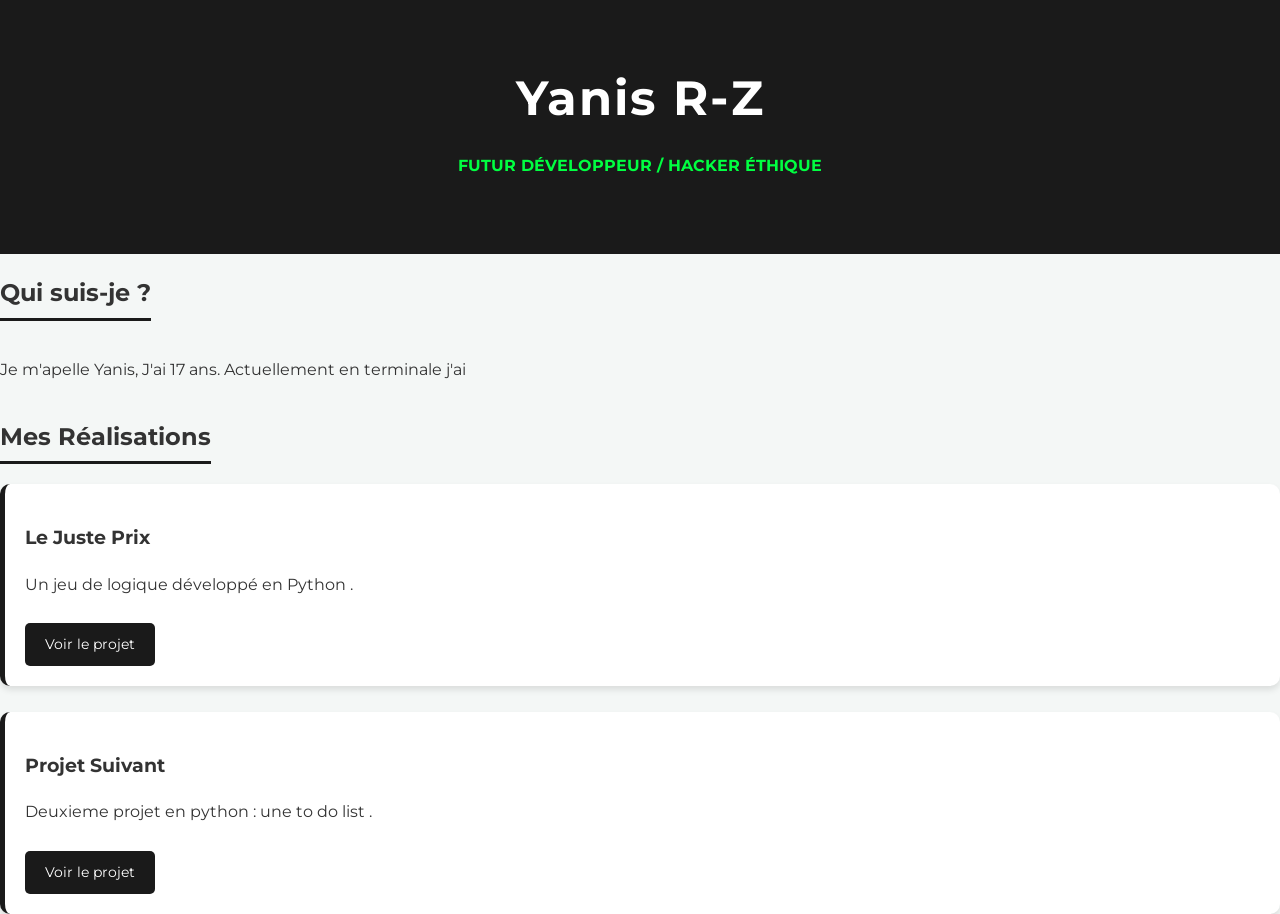
==== index.html @ e56f1933 "update css + html link" ====
<!DOCTYPE html>
<html lang="fr">




<head>
  <meta charset="UTF-8">
  <meta name="viewport" content="width=device-width, initial-scale=1.0">
  <link rel="stylesheet" href="style.css">
  <link rel="stylesheet" href="todolist.html">
  <title>yrz portfolio </title>
</head>
<! corps du site * />

<body>
  <! haut global de la page *>
    <header class="main-header">
      <! contenu precis du haut de la page />
      <div class="header-contenu">
        <h1>Yanis R-Z</h1>

        <p class="soustitre">Futur développeur / Hacker éthique</p>
      </div>
    </header>

    <div class="moi">
      <! présentation />
      <h2>Qui suis-je ?</h2>
      <p>Je m'apelle Yanis, J'ai 17 ans. Actuellement en terminale j'ai </p>
    </div>

    <div class="projets">
      <h2>Mes Réalisations</h2>

      <div class="project">


        <article class="projet-card">
          <h3> Le Juste Prix</h3>
          <p>Un jeu de logique développé en Python .</p>
          <a href="https://github.com/yanisrz/python-miniprojects" class="bouton">Voir le projet</a>
        </article><br>

        <article class="projet-card">
          <h3> Projet Suivant</h3>
          <p>Deuxieme projet en python : une to do list .</p>
          <a href="https://github.com/yanisrz/python.todolist" class="bouton">Voir le projet</a>
        </article>

      </div>
    </div>
</body>
</div>

</html>
---- style.css ----
@import url("https://fonts.googleapis.com/css2?family=Montserrat:wght@400;700&display=swap");

/*  Paramètres Généraux  */
body {
    background-color: #f4f7f6;
    color: #333;
    font-family: "Montserrat", sans-serif;
    margin: 0;
    line-height: 1.6;
}

.container {
    max-width: 800px;
    margin: 0 auto;
    padding: 20px;
}


.main-header {
    background-color: #1a1a1a;

    color: white;
    padding: 60px 20px;
    text-align: center;
}

.main-header h1 {
    margin: 0;
    font-size: 3em;
    letter-spacing: 2px;
}

.soustitre {
    color: #00ff41;
    font-weight: bold;
    text-transform: uppercase;
}

/*  tout les h2  */
h2 {
    border-bottom: 3px solid #1a1a1a;
    display: inline-block;
    padding-bottom: 5px;
}

.section-moi {
    background: white;
    padding: 30px;
    margin: 40px 0;
    border-radius: 10px;
    box-shadow: 0 4px 6px rgba(0, 0, 0, 0.1);
}

.projet-card {
    background: white;
    padding: 20px;
    border-radius: 10px;
    border-left: 5px solid #1a1a1a;
    box-shadow: 0 4px 6px rgba(0, 0, 0, 0.1);
    transition: transform 0.3s ease;
}

/*  zoom */
.projet-card:hover {
    transform: scale(98%);
}

/*  Boutons  */
.bouton {
    display: inline-block;
    background-color: #1a1a1a;
    color: white;
    padding: 10px 20px;
    text-decoration: none;
    border-radius: 5px;
    margin-top: 10px;
    font-size: 0.9em;
    transition: background 0.3s;
}

.bouton:hover {
    background-color: #00ff41;
    color: #1a1a1a;
}
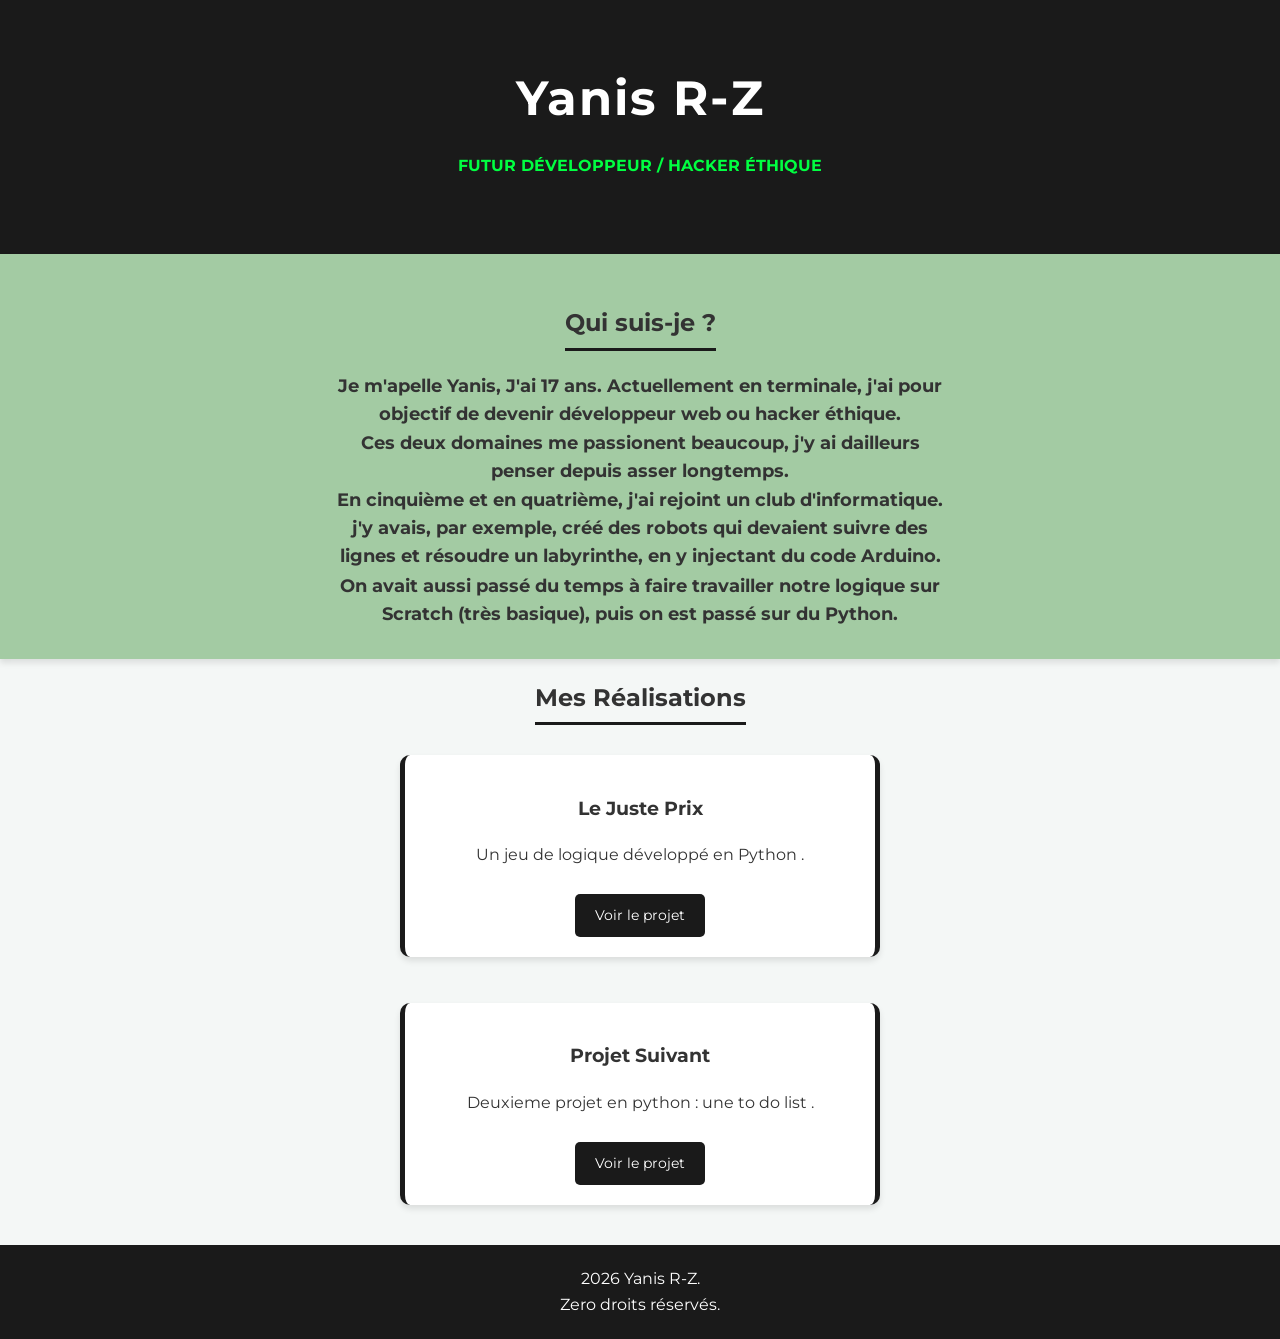
==== commit 5dc45c4e: "update" ====
--- a/index.html
+++ b/index.html
@@ -27,7 +27,13 @@
     <div class="moi">
       <! présentation />
       <h2>Qui suis-je ?</h2>
-      <p>Je m'apelle Yanis, J'ai 17 ans. Actuellement en terminale j'ai </p>
+      <p>Je m'apelle Yanis, J'ai 17 ans. Actuellement en terminale, j'ai pour objectif de devenir développeur web ou
+        hacker éthique.</p>
+      <p>Ces deux domaines me passionent beaucoup, j'y ai dailleurs penser depuis asser longtemps.</p>
+      <p>En cinquième et en quatrième, j'ai rejoint un club d'informatique. j'y avais, par exemple, créé des robots qui
+        devaient suivre des lignes et résoudre un labyrinthe, en y injectant du code Arduino.</p>
+      <p>On avait aussi passé du temps à faire travailler notre logique sur Scratch (très basique), puis on est passé
+        sur du Python.</p>
     </div>
 
     <div class="projets">
@@ -48,6 +54,10 @@
           <a href="https://github.com/yanisrz/python.todolist" class="bouton">Voir le projet</a>
         </article>
 
+        <footer class="footer">
+          <p>2026 Yanis R-Z. </p>
+          <p>Zero droits réservés.</p>
+        </footer>
       </div>
     </div>
 </body>
--- a/style.css
+++ b/style.css
@@ -7,6 +7,7 @@
     font-family: "Montserrat", sans-serif;
     margin: 0;
     line-height: 1.6;
+    text-align: center;
 }
 
 .container {
@@ -43,19 +44,31 @@
     padding-bottom: 5px;
 }
 
-.section-moi {
-    background: white;
+.moi {
+    background: rgb(163, 203, 163);
     padding: 30px;
-    margin: 40px 0;
-    border-radius: 10px;
+    margin: 0px 0;
+    border-radius: 0px;
     box-shadow: 0 4px 6px rgba(0, 0, 0, 0.1);
+
+}
+
+.moi p {
+    margin: 1px auto;
+    font-size: 1.1em;
+    font-weight: bold;
+    text-align: center;
+    max-width: 50%;
+
 }
 
 .projet-card {
     background: white;
     padding: 20px;
+    margin: 10px 400px 10px 400px;
     border-radius: 10px;
     border-left: 5px solid #1a1a1a;
+    border-right: 5px solid #1a1a1a;
     box-shadow: 0 4px 6px rgba(0, 0, 0, 0.1);
     transition: transform 0.3s ease;
 }
@@ -78,7 +91,20 @@
     transition: background 0.3s;
 }
 
+/*  quand on passe au dessus  */
 .bouton:hover {
     background-color: #00ff41;
     color: #1a1a1a;
+}
+
+.footer {
+    background-color: #1a1a1a;
+    color: white;
+    padding: 20px;
+    margin-top: 40px;
+
+}
+
+.footer p {
+    margin: 1px 0;
 }
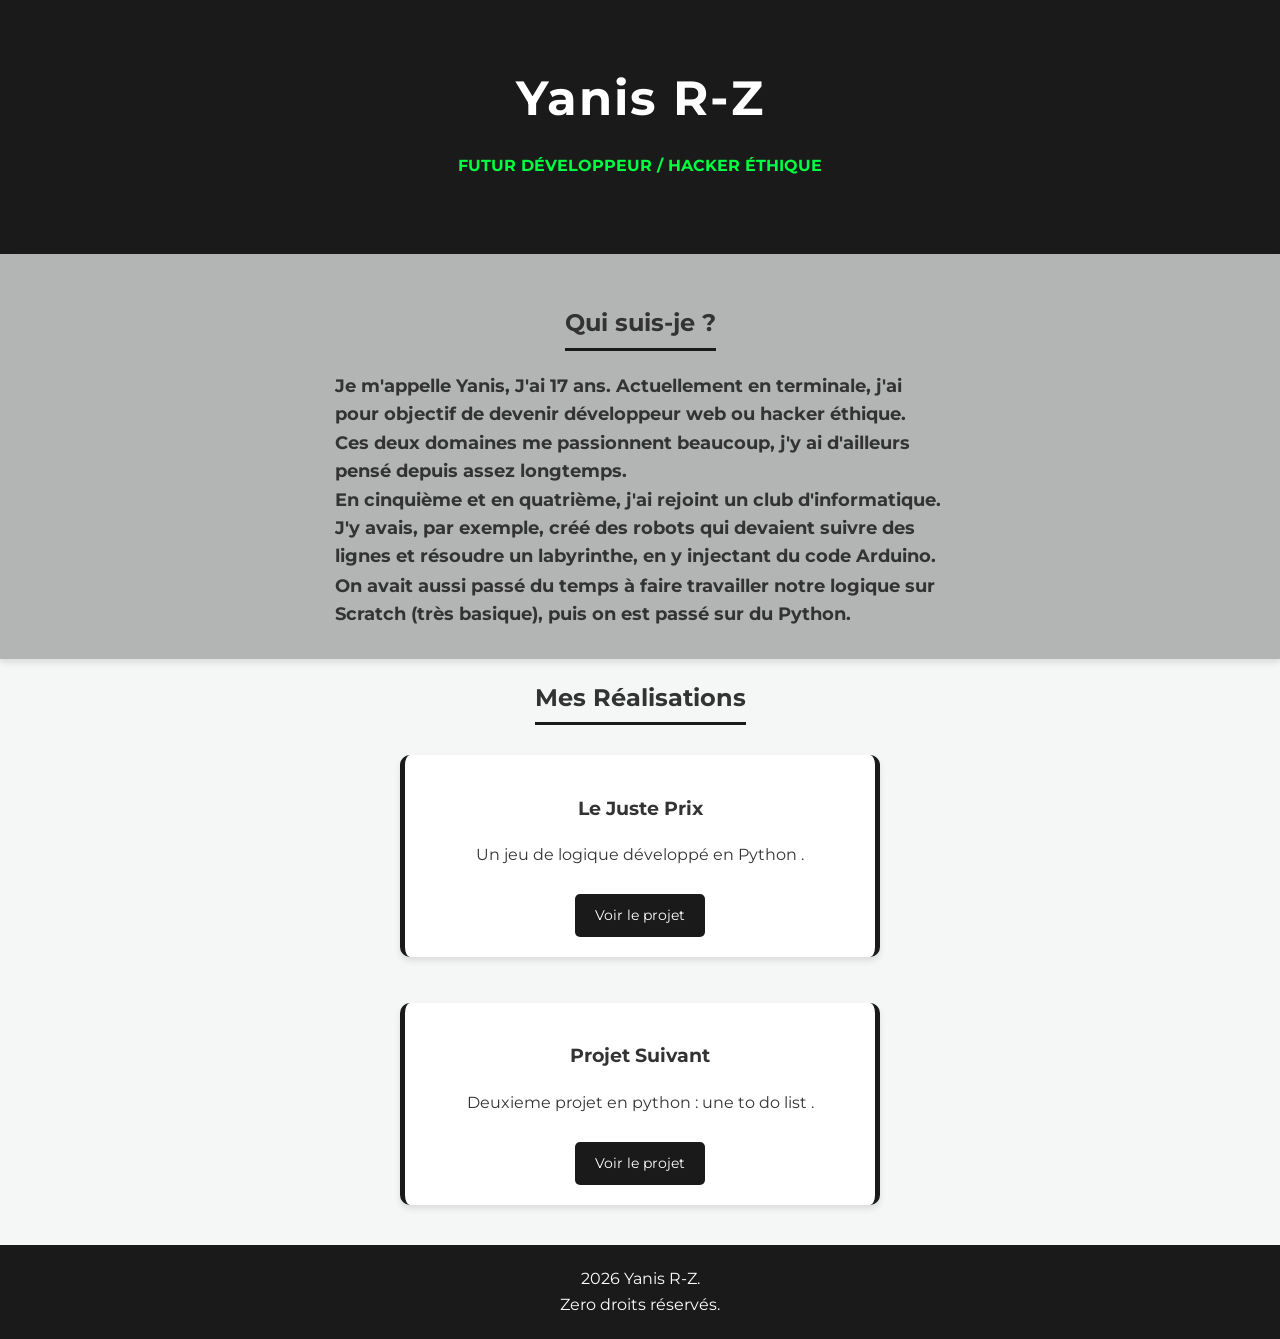
==== commit dd47540d: "color, text align" ====
--- a/index.html
+++ b/index.html
@@ -11,55 +11,55 @@
   <link rel="stylesheet" href="todolist.html">
   <title>yrz portfolio </title>
 </head>
-<! corps du site * />
+<!-- corps du site * -->
 
 <body>
-  <! haut global de la page *>
-    <header class="main-header">
-      <! contenu precis du haut de la page />
-      <div class="header-contenu">
-        <h1>Yanis R-Z</h1>
+  <!-- haut global de la page * -->
+  <header class="main-header">
+    <!-- contenu precis du haut de la page -->
+    <div class="header-contenu">
+      <h1>Yanis R-Z</h1>
 
-        <p class="soustitre">Futur développeur / Hacker éthique</p>
-      </div>
-    </header>
+      <p class="soustitre">Futur développeur / Hacker éthique</p>
+    </div>
+  </header>
 
-    <div class="moi">
-      <! présentation />
-      <h2>Qui suis-je ?</h2>
-      <p>Je m'apelle Yanis, J'ai 17 ans. Actuellement en terminale, j'ai pour objectif de devenir développeur web ou
-        hacker éthique.</p>
-      <p>Ces deux domaines me passionent beaucoup, j'y ai dailleurs penser depuis asser longtemps.</p>
-      <p>En cinquième et en quatrième, j'ai rejoint un club d'informatique. j'y avais, par exemple, créé des robots qui
-        devaient suivre des lignes et résoudre un labyrinthe, en y injectant du code Arduino.</p>
-      <p>On avait aussi passé du temps à faire travailler notre logique sur Scratch (très basique), puis on est passé
-        sur du Python.</p>
-    </div>
+  <div class="moi">
+    <!-- présentation -->
+    <h2>Qui suis-je ?</h2>
+    <p>Je m'appelle Yanis, J'ai 17 ans. Actuellement en terminale, j'ai pour objectif de devenir développeur web ou
+      hacker éthique.</p>
+    <p>Ces deux domaines me passionnent beaucoup, j'y ai d'ailleurs pensé depuis assez longtemps.</p>
+    <p>En cinquième et en quatrième, j'ai rejoint un club d'informatique. J'y avais, par exemple, créé des robots qui
+      devaient suivre des lignes et résoudre un labyrinthe, en y injectant du code Arduino.</p>
+    <p>On avait aussi passé du temps à faire travailler notre logique sur Scratch (très basique), puis on est passé
+      sur du Python.</p>
+  </div>
 
-    <div class="projets">
-      <h2>Mes Réalisations</h2>
+  <div class="projets">
+    <h2>Mes Réalisations</h2>
 
-      <div class="project">
+    <div class="project">
 
 
-        <article class="projet-card">
-          <h3> Le Juste Prix</h3>
-          <p>Un jeu de logique développé en Python .</p>
-          <a href="https://github.com/yanisrz/python-miniprojects" class="bouton">Voir le projet</a>
-        </article><br>
+      <article class="projet-card">
+        <h3> Le Juste Prix</h3>
+        <p>Un jeu de logique développé en Python .</p>
+        <a href="https://github.com/yanisrz/python-miniprojects" class="bouton">Voir le projet</a>
+      </article><br>
 
-        <article class="projet-card">
-          <h3> Projet Suivant</h3>
-          <p>Deuxieme projet en python : une to do list .</p>
-          <a href="https://github.com/yanisrz/python.todolist" class="bouton">Voir le projet</a>
-        </article>
+      <article class="projet-card">
+        <h3> Projet Suivant</h3>
+        <p>Deuxieme projet en python : une to do list .</p>
+        <a href="https://github.com/yanisrz/python.todolist" class="bouton">Voir le projet</a>
+      </article>
 
-        <footer class="footer">
-          <p>2026 Yanis R-Z. </p>
-          <p>Zero droits réservés.</p>
-        </footer>
-      </div>
+      <footer class="footer">
+        <p>2026 Yanis R-Z. </p>
+        <p>Zero droits réservés.</p>
+      </footer>
     </div>
+  </div>
 </body>
 </div>
 
--- a/style.css
+++ b/style.css
@@ -45,7 +45,7 @@
 }
 
 .moi {
-    background: rgb(163, 203, 163);
+    background-color: rgba(128, 128, 128, 0.555);
     padding: 30px;
     margin: 0px 0;
     border-radius: 0px;
@@ -57,7 +57,7 @@
     margin: 1px auto;
     font-size: 1.1em;
     font-weight: bold;
-    text-align: center;
+    text-align: left;
     max-width: 50%;
 
 }
@@ -91,7 +91,7 @@
     transition: background 0.3s;
 }
 
-/*  quand on passe au dessus  */
+/*  Quand on passe au dessus  */
 .bouton:hover {
     background-color: #00ff41;
     color: #1a1a1a;
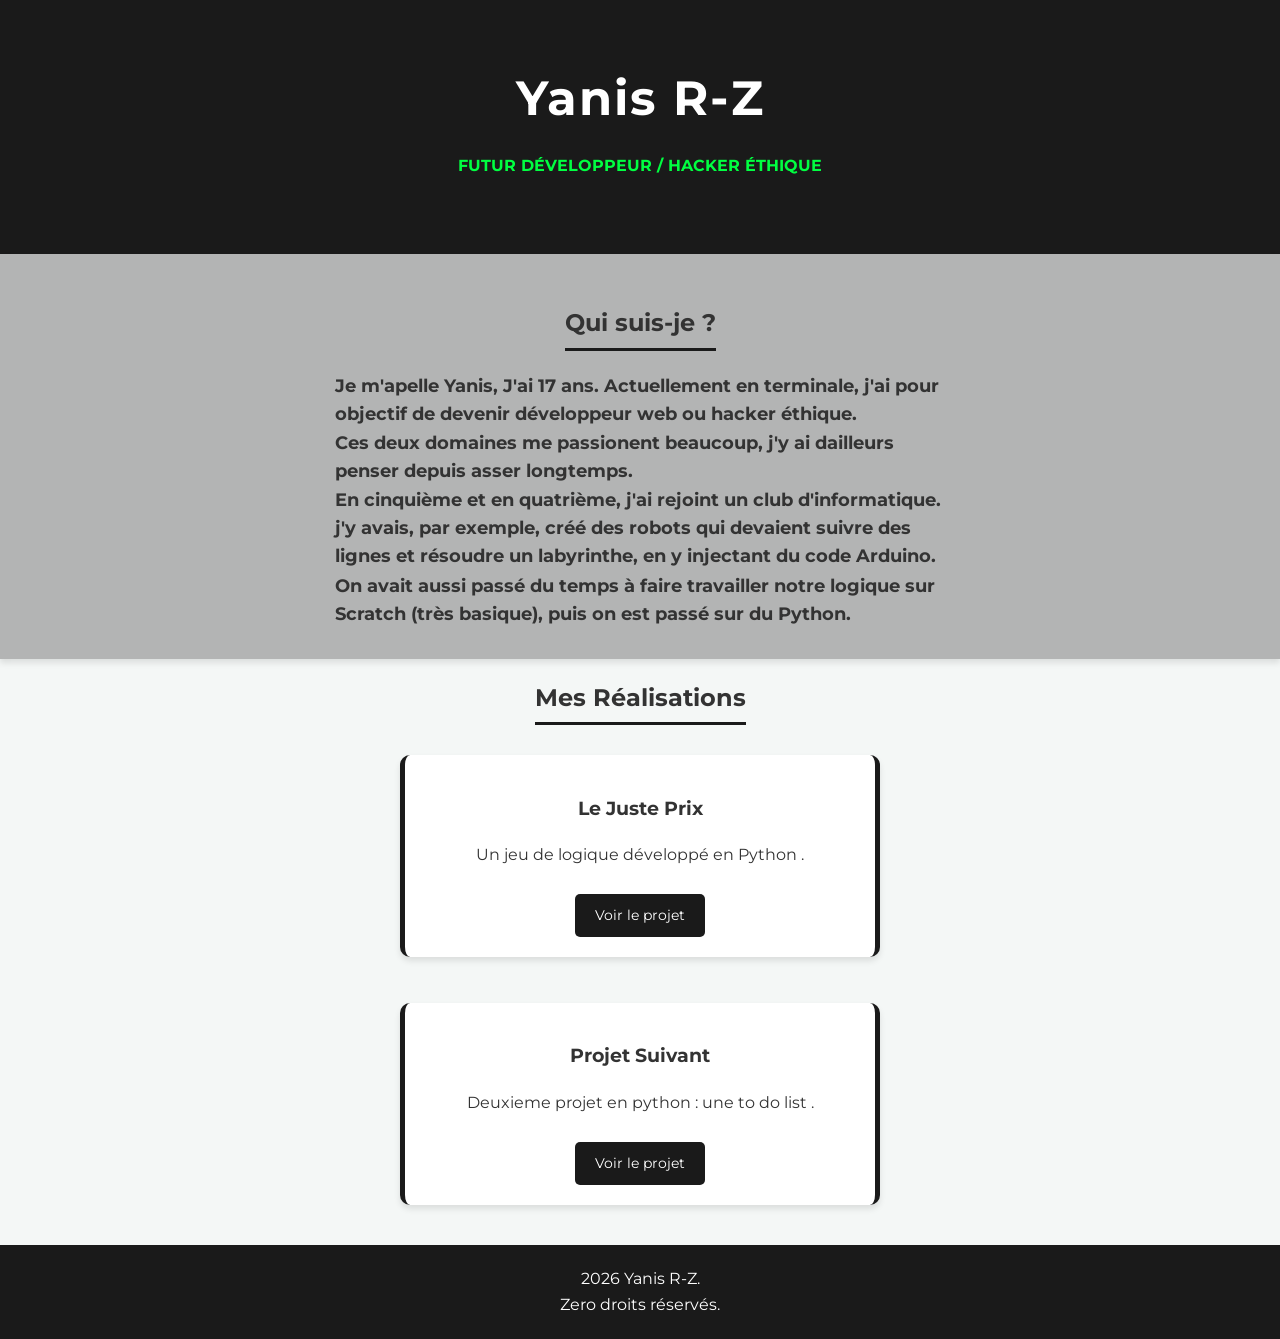
==== commit 614e5098: "Update index.html" ====
--- a/index.html
+++ b/index.html
@@ -11,55 +11,55 @@
   <link rel="stylesheet" href="todolist.html">
   <title>yrz portfolio </title>
 </head>
-<!-- corps du site * -->
+<!- corps du site * />
 
 <body>
-  <!-- haut global de la page * -->
-  <header class="main-header">
-    <!-- contenu precis du haut de la page -->
-    <div class="header-contenu">
-      <h1>Yanis R-Z</h1>
+  <! haut global de la page *>
+    <header class="main-header">
+      <! contenu precis du haut de la page />
+      <div class="header-contenu">
+        <h1>Yanis R-Z</h1>
 
-      <p class="soustitre">Futur développeur / Hacker éthique</p>
+        <p class="soustitre">Futur développeur / Hacker éthique</p>
+      </div>
+    </header>
+
+    <div class="moi">
+      <! présentation />
+      <h2>Qui suis-je ?</h2>
+      <p>Je m'apelle Yanis, J'ai 17 ans. Actuellement en terminale, j'ai pour objectif de devenir développeur web ou
+        hacker éthique.</p>
+      <p>Ces deux domaines me passionent beaucoup, j'y ai dailleurs penser depuis asser longtemps.</p>
+      <p>En cinquième et en quatrième, j'ai rejoint un club d'informatique. j'y avais, par exemple, créé des robots qui
+        devaient suivre des lignes et résoudre un labyrinthe, en y injectant du code Arduino.</p>
+      <p>On avait aussi passé du temps à faire travailler notre logique sur Scratch (très basique), puis on est passé
+        sur du Python.</p>
     </div>
-  </header>
 
-  <div class="moi">
-    <!-- présentation -->
-    <h2>Qui suis-je ?</h2>
-    <p>Je m'appelle Yanis, J'ai 17 ans. Actuellement en terminale, j'ai pour objectif de devenir développeur web ou
-      hacker éthique.</p>
-    <p>Ces deux domaines me passionnent beaucoup, j'y ai d'ailleurs pensé depuis assez longtemps.</p>
-    <p>En cinquième et en quatrième, j'ai rejoint un club d'informatique. J'y avais, par exemple, créé des robots qui
-      devaient suivre des lignes et résoudre un labyrinthe, en y injectant du code Arduino.</p>
-    <p>On avait aussi passé du temps à faire travailler notre logique sur Scratch (très basique), puis on est passé
-      sur du Python.</p>
-  </div>
+    <div class="projets">
+      <h2>Mes Réalisations</h2>
 
-  <div class="projets">
-    <h2>Mes Réalisations</h2>
-
-    <div class="project">
+      <div class="project">
 
 
-      <article class="projet-card">
-        <h3> Le Juste Prix</h3>
-        <p>Un jeu de logique développé en Python .</p>
-        <a href="https://github.com/yanisrz/python-miniprojects" class="bouton">Voir le projet</a>
-      </article><br>
+        <article class="projet-card">
+          <h3> Le Juste Prix</h3>
+          <p>Un jeu de logique développé en Python .</p>
+          <a href="https://github.com/yanisrz/python-miniprojects" class="bouton">Voir le projet</a>
+        </article><br>
 
-      <article class="projet-card">
-        <h3> Projet Suivant</h3>
-        <p>Deuxieme projet en python : une to do list .</p>
-        <a href="https://github.com/yanisrz/python.todolist" class="bouton">Voir le projet</a>
-      </article>
+        <article class="projet-card">
+          <h3> Projet Suivant</h3>
+          <p>Deuxieme projet en python : une to do list .</p>
+          <a href="https://github.com/yanisrz/python.todolist" class="bouton">Voir le projet</a>
+        </article>
 
-      <footer class="footer">
-        <p>2026 Yanis R-Z. </p>
-        <p>Zero droits réservés.</p>
-      </footer>
+        <footer class="footer">
+          <p>2026 Yanis R-Z. </p>
+          <p>Zero droits réservés.</p>
+        </footer>
+      </div>
     </div>
-  </div>
 </body>
 </div>
 
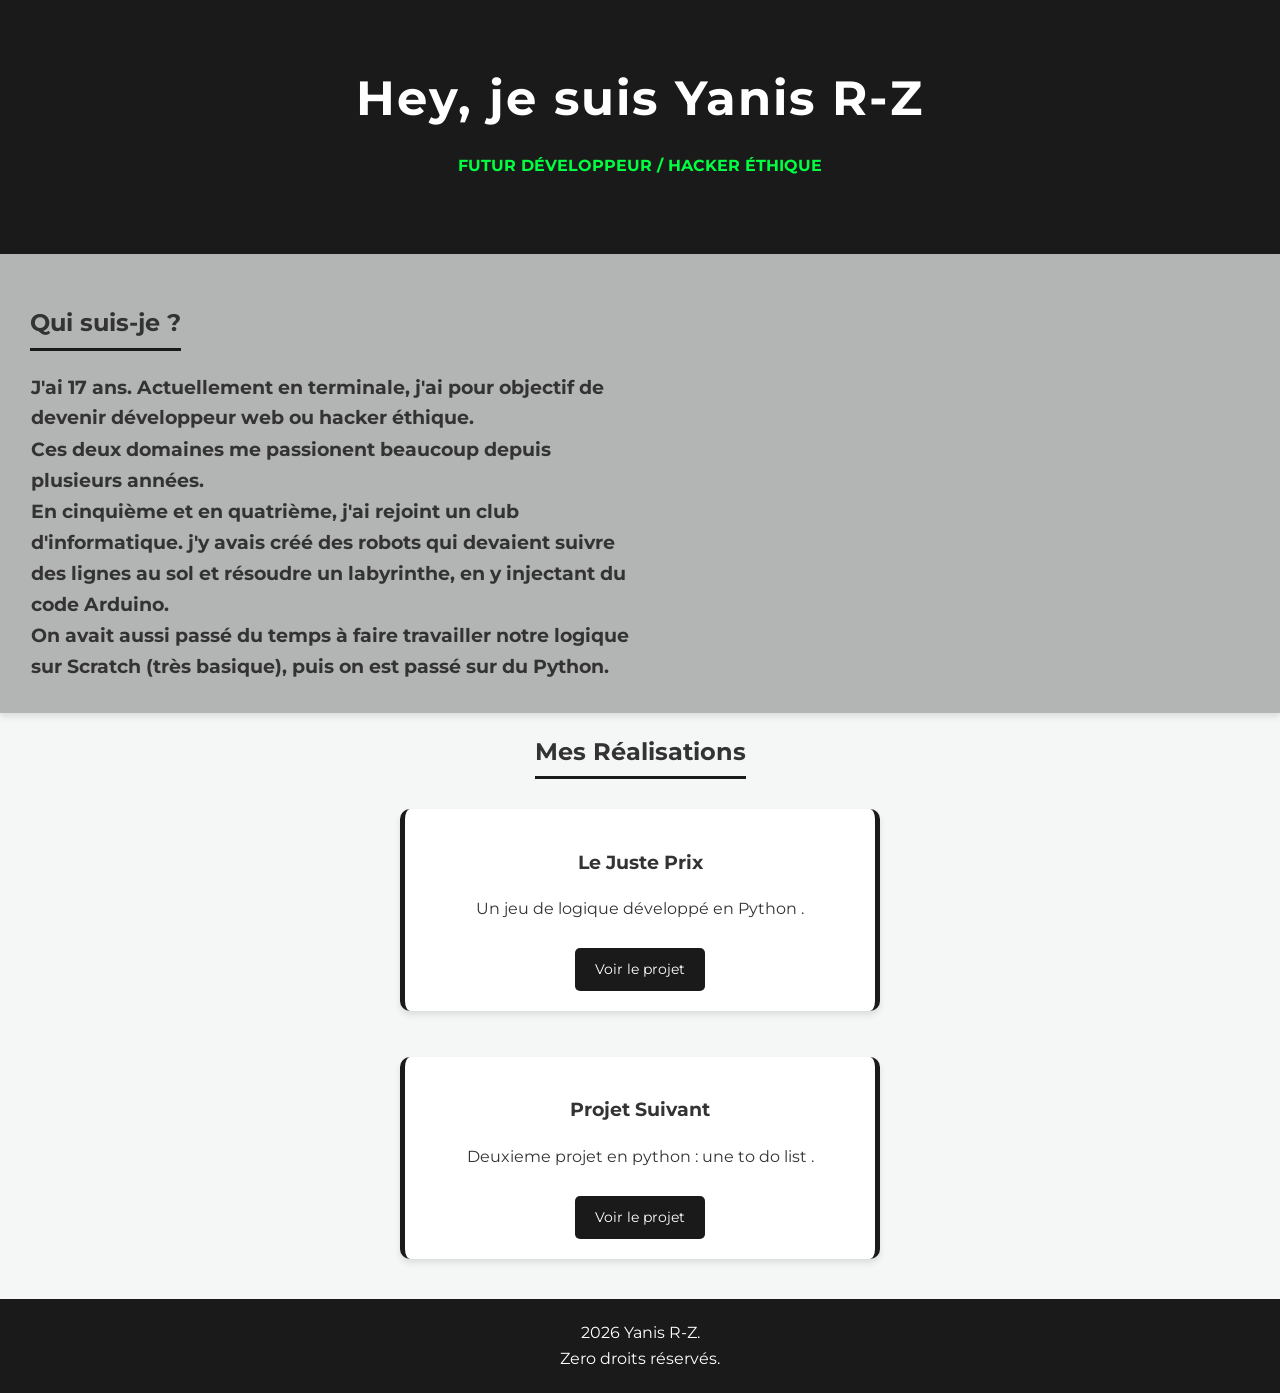
==== commit eb31325e: "content" ====
--- a/index.html
+++ b/index.html
@@ -11,56 +11,48 @@
   <link rel="stylesheet" href="todolist.html">
   <title>yrz portfolio </title>
 </head>
-<!- corps du site * />
+<!-- corps du site -->
 
 <body>
-  <! haut global de la page *>
-    <header class="main-header">
-      <! contenu precis du haut de la page />
-      <div class="header-contenu">
-        <h1>Yanis R-Z</h1>
+  <!-- haut global de la page -->
+  <header class="main-header">
+    <!-- contenu precis du haut de la page -->
+    <div class="header-contenu">
+      <h1>Hey, je suis Yanis R-Z</h1>
 
-        <p class="soustitre">Futur développeur / Hacker éthique</p>
-      </div>
-    </header>
+      <p class="soustitre">Futur développeur / Hacker éthique</p>
+    </div>
+  </header>
 
-    <div class="moi">
-      <! présentation />
-      <h2>Qui suis-je ?</h2>
-      <p>Je m'apelle Yanis, J'ai 17 ans. Actuellement en terminale, j'ai pour objectif de devenir développeur web ou
-        hacker éthique.</p>
-      <p>Ces deux domaines me passionent beaucoup, j'y ai dailleurs penser depuis asser longtemps.</p>
-      <p>En cinquième et en quatrième, j'ai rejoint un club d'informatique. j'y avais, par exemple, créé des robots qui
-        devaient suivre des lignes et résoudre un labyrinthe, en y injectant du code Arduino.</p>
-      <p>On avait aussi passé du temps à faire travailler notre logique sur Scratch (très basique), puis on est passé
-        sur du Python.</p>
-    </div>
+  <div class="moi">
+    <!-- présentation -->
+    <h2>Qui suis-je ?</h2>
+    <p>
+      J'ai 17 ans. Actuellement en terminale, j'ai pour objectif de devenir développeur web ou
+      hacker éthique.</p>
+    <p>Ces deux domaines me passionent beaucoup depuis plusieurs années.</p>
+    <p>En cinquième et en quatrième, j'ai rejoint un club d'informatique. j'y avais créé des robots qui
+      devaient suivre des lignes au sol et résoudre un labyrinthe, en y injectant du code Arduino.</p>
+    <p>On avait aussi passé du temps à faire travailler notre logique sur Scratch (très basique), puis on est passé
+      sur du Python.</p>
+  </div>
+  <h2>Mes Réalisations</h2>
+  <article class="projet-card">
+    <h3> Le Juste Prix</h3>
+    <p>Un jeu de logique développé en Python .</p>
+    <a href="https://github.com/yanisrz/python-miniprojects" class="bouton">Voir le projet</a>
+  </article><br>
 
-    <div class="projets">
-      <h2>Mes Réalisations</h2>
+  <article class="projet-card">
+    <h3> Projet Suivant</h3>
+    <p>Deuxieme projet en python : une to do list .</p>
+    <a href="https://github.com/yanisrz/python.todolist" class="bouton">Voir le projet</a>
+  </article>
 
-      <div class="project">
-
-
-        <article class="projet-card">
-          <h3> Le Juste Prix</h3>
-          <p>Un jeu de logique développé en Python .</p>
-          <a href="https://github.com/yanisrz/python-miniprojects" class="bouton">Voir le projet</a>
-        </article><br>
-
-        <article class="projet-card">
-          <h3> Projet Suivant</h3>
-          <p>Deuxieme projet en python : une to do list .</p>
-          <a href="https://github.com/yanisrz/python.todolist" class="bouton">Voir le projet</a>
-        </article>
-
-        <footer class="footer">
-          <p>2026 Yanis R-Z. </p>
-          <p>Zero droits réservés.</p>
-        </footer>
-      </div>
-    </div>
+  <footer class="footer">
+    <p>2026 Yanis R-Z. </p>
+    <p>Zero droits réservés.</p>
+  </footer>
 </body>
-</div>
 
 </html>
--- a/style.css
+++ b/style.css
@@ -50,12 +50,13 @@
     margin: 0px 0;
     border-radius: 0px;
     box-shadow: 0 4px 6px rgba(0, 0, 0, 0.1);
+    text-align: left;
 
 }
 
 .moi p {
-    margin: 1px auto;
-    font-size: 1.1em;
+    margin: 1px 1px;
+    font-size: 1.2em;
     font-weight: bold;
     text-align: left;
     max-width: 50%;
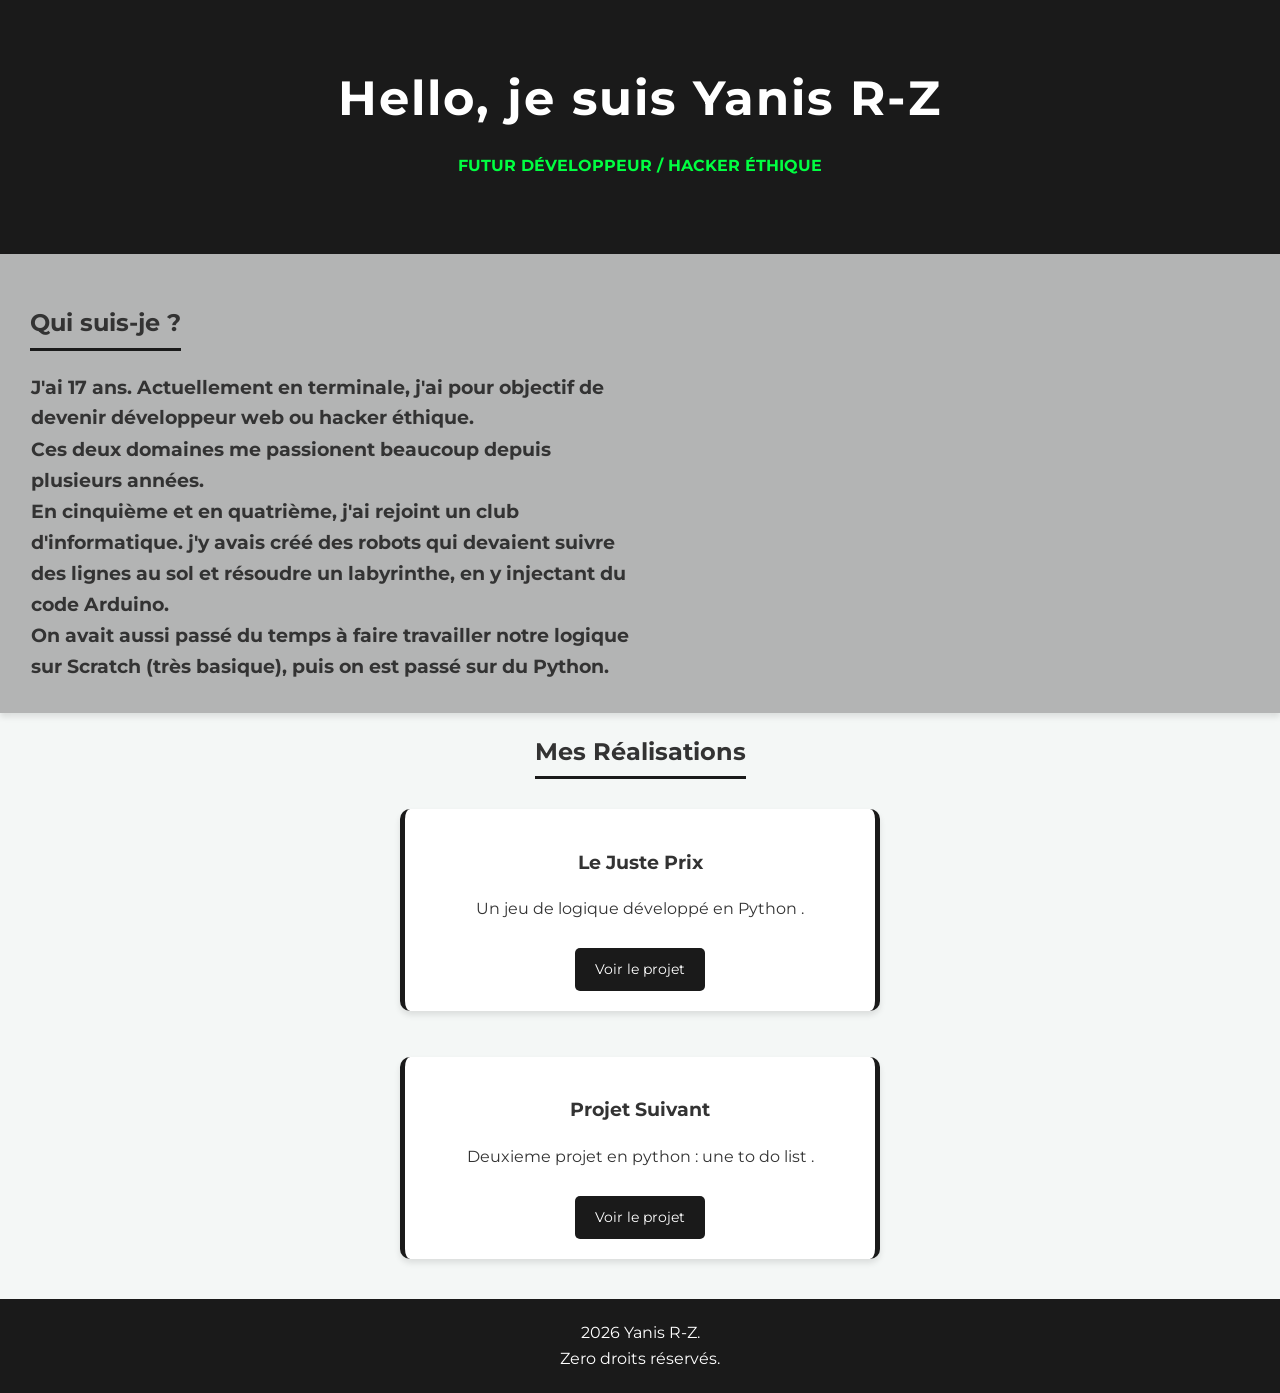
==== commit 53962e34: "text" ====
--- a/index.html
+++ b/index.html
@@ -18,7 +18,7 @@
   <header class="main-header">
     <!-- contenu precis du haut de la page -->
     <div class="header-contenu">
-      <h1>Hey, je suis Yanis R-Z</h1>
+      <h1>Hello, je suis Yanis R-Z</h1>
 
       <p class="soustitre">Futur développeur / Hacker éthique</p>
     </div>
@@ -40,13 +40,13 @@
   <article class="projet-card">
     <h3> Le Juste Prix</h3>
     <p>Un jeu de logique développé en Python .</p>
-    <a href="https://github.com/yanisrz/python-miniprojects" class="bouton">Voir le projet</a>
+    <a href="https://github.com/yanisrz/python-miniprojects" class="bouton" target="_blank">Voir le projet</a>
   </article><br>
 
   <article class="projet-card">
     <h3> Projet Suivant</h3>
     <p>Deuxieme projet en python : une to do list .</p>
-    <a href="https://github.com/yanisrz/python.todolist" class="bouton">Voir le projet</a>
+    <a href="https://github.com/yanisrz/python.todolist" class="bouton" target="_blank">Voir le projet</a>
   </article>
 
   <footer class="footer">
